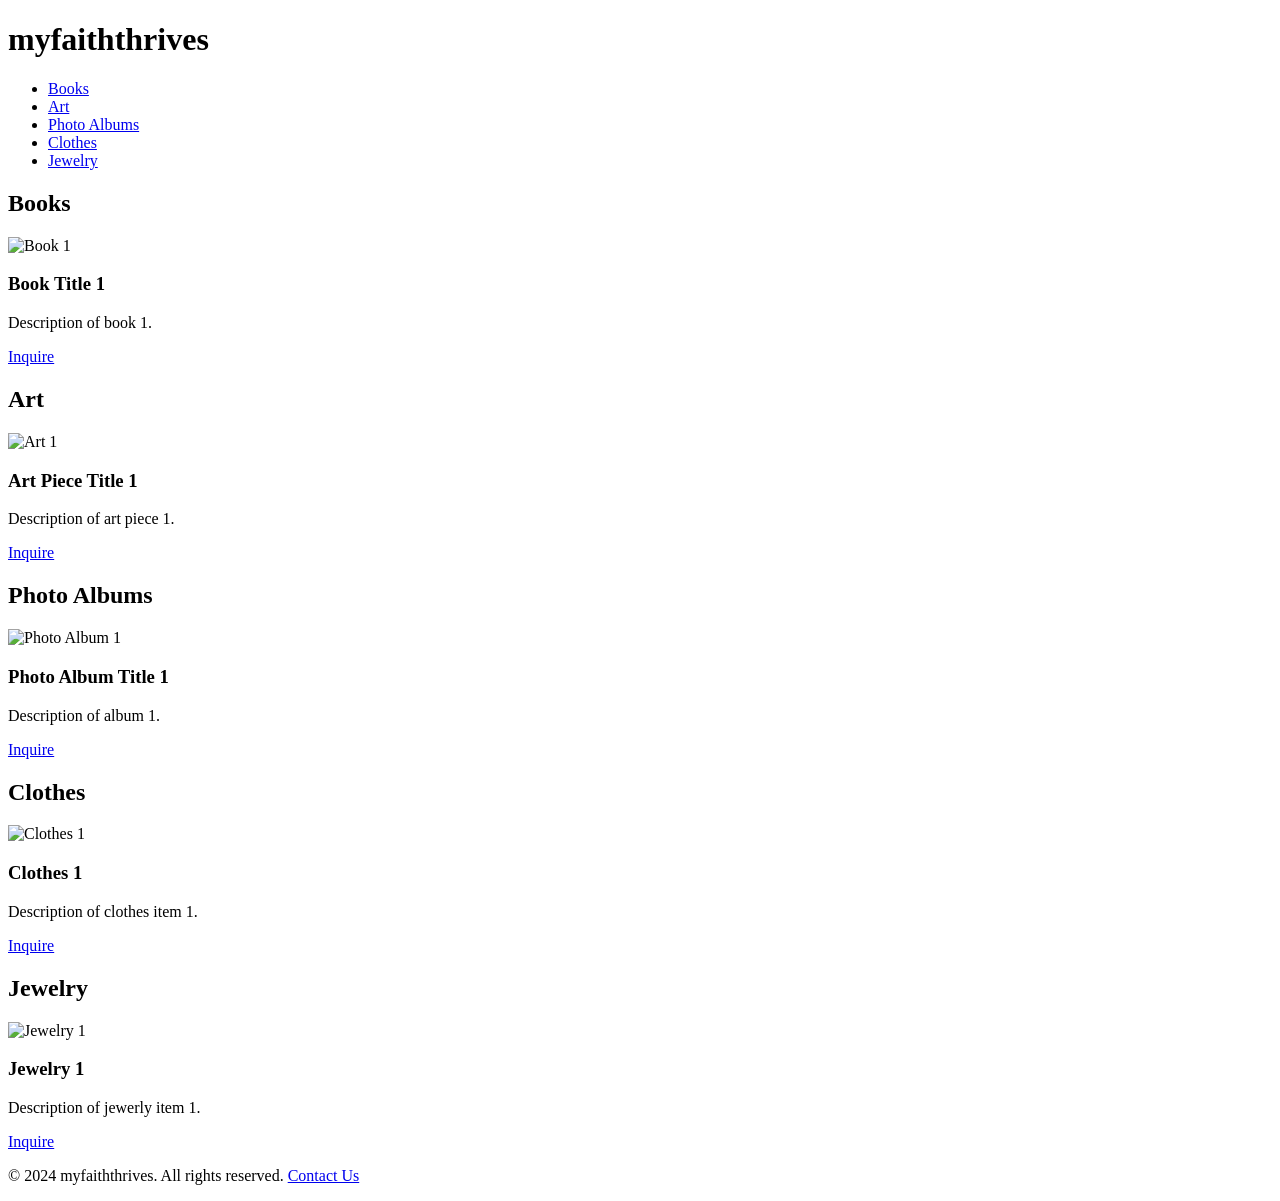
==== index.html @ 4ced8fd9 "Create index.html" ====
<!DOCTYPE html>
<html lang="en">
<head>
    <meta charset="UTF-8">
    <meta name="viewport" content="width=device-width, initial-scale=1.0">
    <title>myfaiththrives</title>
    <link rel="stylesheet" href="style.css">
</head>
<body>
    <header>
        <h1>myfaiththrives</h1>
        <nav>
            <ul>
                <li><a href="#books">Books</a></li>
                <li><a href="#art">Art</a></li>
                <li><a href="#photo-albums">Photo Albums</a></li>
                <li><a href="#clothes">Clothes</a></li>
                <li><a href="#jewelry">Jewelry</a></li>

            </ul>
        </nav>
    </header>

    <main>
        <section id="books" class="category">
            <h2>Books</h2>
            <div class="product">
                <img src="placeholder-book.jpg" alt="Book 1">
                <h3>Book Title 1</h3>
                <p>Description of book 1.</p>
                <a href="mailto:youremail@example.com?subject=Inquiry about Book 1">Inquire</a>
            </div>
            </section>

        <section id="art" class="category">
            <h2>Art</h2>
            <div class="product">
                <img src="placeholder-art.jpg" alt="Art 1">
                <h3>Art Piece Title 1</h3>
                <p>Description of art piece 1.</p>
                 <a href="mailto:youremail@example.com?subject=Inquiry about Art 1">Inquire</a>
            </div>

        </section>

        <section id="photo-albums" class="category">
            <h2>Photo Albums</h2>
            <div class="product">
                <img src="placeholder-album.jpg" alt="Photo Album 1">
                <h3>Photo Album Title 1</h3>
                <p>Description of album 1.</p>
                 <a href="mailto:youremail@example.com?subject=Inquiry about Photo Album 1">Inquire</a>
            </div>
        </section>
        <section id="clothes" class="category">
           <h2>Clothes</h2>
            <div class="product">

                <img src="placeholder-clothes.jpg" alt="Clothes 1">
                <h3>Clothes 1</h3>
                <p>Description of clothes item 1.</p>
               <a href="mailto:youremail@example.com?subject=Inquiry about Clothe item 1">Inquire</a>
            </div>

       </section>
       <section id="jewelry" class="category">
           <h2>Jewelry</h2>
            <div class="product">
                <img src="placeholder-jewelry.jpg" alt="Jewelry 1">
                <h3>Jewelry 1</h3>
                <p>Description of jewerly item 1.</p>
              <a href="mailto:youremail@example.com?subject=Inquiry about Jewelry item 1">Inquire</a>
            </div>
        </section>
    </main>

    <footer>
        <p>© 2024 myfaiththrives. All rights reserved. <a href="mailto:youremail@example.com">Contact Us</a></p>
    </footer>
</body>
</html>
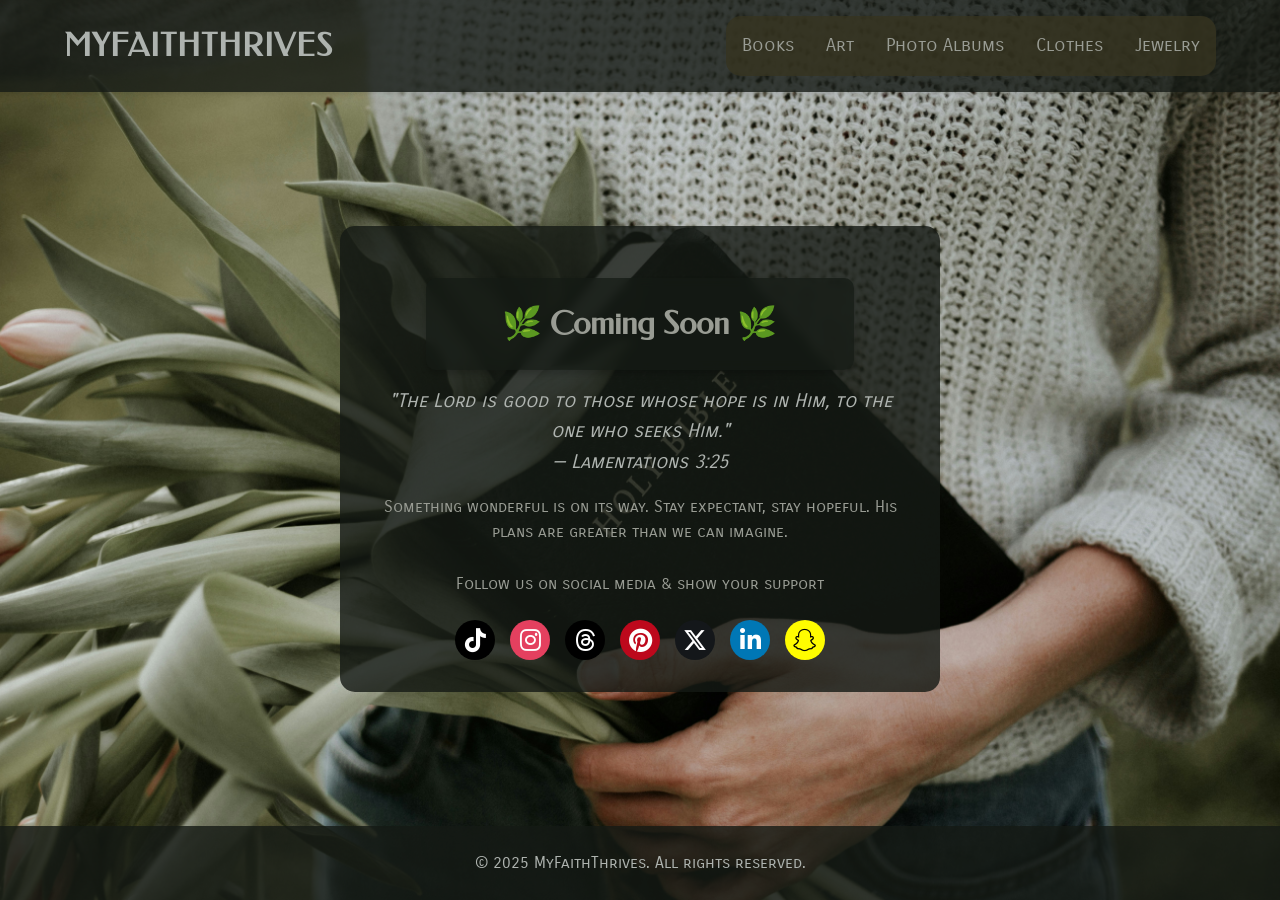
==== commit 0e7812ed: "Complete" ====
--- a/index.html
+++ b/index.html
@@ -3,79 +3,91 @@
 <head>
     <meta charset="UTF-8">
     <meta name="viewport" content="width=device-width, initial-scale=1.0">
-    <title>myfaiththrives</title>
+    <title>MyFaithThrives</title>
+
+    <!-- External CSS -->
     <link rel="stylesheet" href="style.css">
+
+    <!-- Favicon Links -->
+    <link rel="apple-touch-icon" sizes="180x180" href="images/favicon/apple-touch-icon.png">
+    <link rel="icon" type="image/png" sizes="32x32" href="images/favicon/favicon-32x32.png">
+    <link rel="icon" type="image/png" sizes="16x16" href="images/favicon/favicon-16x16.png">
+    <link rel="manifest" href="images/favicon/site.webmanifest">
 </head>
 <body>
-    <header>
-        <h1>myfaiththrives</h1>
-        <nav>
-            <ul>
+<header>
+    <div class="header-container">
+        <h1 class="logo">MyFaithThrives</h1>
+        <button class="hamburger" aria-label="Toggle Navigation">
+            <span class="bar"></span>
+            <span class="bar"></span>
+            <span class="bar"></span>
+        </button>
+        <nav class="navbar">
+            <ul class="nav-menu">
                 <li><a href="#books">Books</a></li>
                 <li><a href="#art">Art</a></li>
                 <li><a href="#photo-albums">Photo Albums</a></li>
                 <li><a href="#clothes">Clothes</a></li>
                 <li><a href="#jewelry">Jewelry</a></li>
-
             </ul>
         </nav>
-    </header>
+    </div>
+</header>
 
-    <main>
-        <section id="books" class="category">
-            <h2>Books</h2>
-            <div class="product">
-                <img src="placeholder-book.jpg" alt="Book 1">
-                <h3>Book Title 1</h3>
-                <p>Description of book 1.</p>
-                <a href="mailto:youremail@example.com?subject=Inquiry about Book 1">Inquire</a>
-            </div>
-            </section>
+<main>
+    <div class="coming-soon">
+        <h3>🌿 Coming Soon 🌿</h3>
+        <p class="scripture">"The Lord is good to those whose hope is in Him, to the one who seeks Him." <br> — Lamentations 3:25</p>
+        <p>Something wonderful is on its way. Stay expectant, stay hopeful. His plans are greater than we can imagine.</p>
+<br>
+        <p>Follow us on social media & show your support</p>
+        <div class="social-icons">
+<!--            <a href="https://www.facebook.com/profile.php?id=61573263993842" target="_blank" class="social-btn facebook" aria-label="Facebook">-->
+<!--                <i class="fab fa-facebook-f"></i>-->
+<!--            </a>-->
 
-        <section id="art" class="category">
-            <h2>Art</h2>
-            <div class="product">
-                <img src="placeholder-art.jpg" alt="Art 1">
-                <h3>Art Piece Title 1</h3>
-                <p>Description of art piece 1.</p>
-                 <a href="mailto:youremail@example.com?subject=Inquiry about Art 1">Inquire</a>
-            </div>
+            <a href="https://www.tiktok.com/@user8269494801996" target="_blank" class="social-btn tiktok" aria-label="Tiktok">
+                <i class="fab fa-tiktok"></i>
+            </a>
 
-        </section>
+            <a href="https://www.instagram.com/myfaiththrives/" target="_blank" class="social-btn instagram" aria-label="Instagram">
+                <i class="fab fa-instagram"></i>
+            </a>
+            <a href="https://www.threads.net/@myfaiththrives" target="_blank" class="social-btn threads" aria-label="Threads">
+                <i class="fab fa-threads"></i>
+            </a>
+            <a href="https://pinterest.com/myfaiththrives/" target="_blank" class="social-btn pinterest" aria-label="Pinterest">
+                <i class="fab fa-pinterest"></i>
+            </a>
+            <a href="https://x.com/MyFaithThrives" target="_blank" class="social-btn x former twitter" aria-label="X Former Twitter ">
+                <i class="fa-brands fa-x-twitter"></i>
+            </a>
+            <a href="https://www.linkedin.com/in/myfaith-thrives-392418352/" target="_blank" class="social-btn linkedin" aria-label="LinkedIn">
+                <i class="fab fa-linkedin-in"></i>
+            </a>
+            <a href="https://snapchat.com/t/famUcKud" target="_blank" class="social-btn snapchat" aria-label="Snapchat">
+                <i class="fab fa-snapchat-ghost"></i>
+            </a>
+        </div>
+    </div>
 
-        <section id="photo-albums" class="category">
-            <h2>Photo Albums</h2>
-            <div class="product">
-                <img src="placeholder-album.jpg" alt="Photo Album 1">
-                <h3>Photo Album Title 1</h3>
-                <p>Description of album 1.</p>
-                 <a href="mailto:youremail@example.com?subject=Inquiry about Photo Album 1">Inquire</a>
-            </div>
-        </section>
-        <section id="clothes" class="category">
-           <h2>Clothes</h2>
-            <div class="product">
+</main>
 
-                <img src="placeholder-clothes.jpg" alt="Clothes 1">
-                <h3>Clothes 1</h3>
-                <p>Description of clothes item 1.</p>
-               <a href="mailto:youremail@example.com?subject=Inquiry about Clothe item 1">Inquire</a>
-            </div>
+<footer>
+    <p>&copy; 2025 MyFaithThrives. All rights reserved.</p>
+</footer>
 
-       </section>
-       <section id="jewelry" class="category">
-           <h2>Jewelry</h2>
-            <div class="product">
-                <img src="placeholder-jewelry.jpg" alt="Jewelry 1">
-                <h3>Jewelry 1</h3>
-                <p>Description of jewerly item 1.</p>
-              <a href="mailto:youremail@example.com?subject=Inquiry about Jewelry item 1">Inquire</a>
-            </div>
-        </section>
-    </main>
+<script>
+    document.addEventListener("DOMContentLoaded", () => {
+        const hamburger = document.querySelector(".hamburger");
+        const navbar = document.querySelector(".navbar");
 
-    <footer>
-        <p>© 2024 myfaiththrives. All rights reserved. <a href="mailto:youremail@example.com">Contact Us</a></p>
-    </footer>
+        hamburger.addEventListener("click", () => {
+            hamburger.classList.toggle("active");
+            navbar.classList.toggle("active");
+        });
+    });
+</script>
 </body>
-</html>
+</html>
--- a/style.css
+++ b/style.css
@@ -0,0 +1,253 @@
+/* Root Variables */
+@import url('https://fonts.googleapis.com/css2?family=Carrois+Gothic+SC&family=Federo&display=swap');
+
+@import url('https://fonts.googleapis.com/css2?family=Carrois+Gothic+SC&family=Federo&display=swap');
+@import url('https://cdnjs.cloudflare.com/ajax/libs/font-awesome/6.4.2/css/all.min.css');
+
+.coming-soon {
+    text-align: center;
+    background: rgba(20, 26, 20, 0.8);
+    padding: 2rem;
+    border-radius: 15px;
+    max-width: 600px;
+    margin: 3rem auto;
+    color: var(--ash-gray);
+}
+
+.coming-soon h3 {
+    font-family: 'Federo', sans-serif;
+    font-size: 2rem;
+    color: var(--battleship-gray);
+    margin-bottom: 1rem;
+}
+
+.coming-soon .scripture {
+    font-family: 'Carrois Gothic SC', sans-serif;
+    font-size: 1.2rem;
+    font-style: italic;
+    color: var(--ash-gray);
+    margin-bottom: 1rem;
+}
+
+.coming-soon p {
+    font-size: 1rem;
+    color: var(--battleship-gray);
+}
+
+/* Social Media Buttons */
+.social-icons {
+    margin-top: 1.5rem;
+    display: flex;
+    justify-content: center;
+    gap: 15px;
+}
+
+.social-btn {
+    display: flex;
+    align-items: center;
+    justify-content: center;
+    width: 40px;
+    height: 40px;
+    border-radius: 50%;
+    font-size: 1.5rem;
+    text-decoration: none;
+    transition: 0.3s;
+}
+
+/* Button Colors */
+.facebook { background: #1877F2; color: white; }
+.tiktok { background: #000000; color :white; }
+.instagram { background: #E4405F; color: white; }
+.threads { background: #000000; color: white; }
+.pinterest { background: #BD081C; color: white; }
+.twitter { background: #14171A; color: white; }
+.linkedin { background: #0077B5; color: white; }
+.snapchat { background: #FFFC00; color: black; }
+
+.social-btn:hover {
+    opacity: 0.8;
+}
+
+
+:root {
+    --eerie-black: #141a14ff;
+    --drab-dark-brown: #363420ff;
+    --night: #0f130bff;
+    --battleship-gray: #999c94ff;
+    --ash-gray: #aeb3afff;
+}
+
+/* Global Reset */
+* {
+    margin: 0;
+    padding: 0;
+    box-sizing: border-box;
+    font-family: "Carrois Gothic SC", serif;
+}
+h1.logo{
+    font-family: "Federo", serif;
+}
+
+h3 {
+    background: rgba(20, 26, 20, 0.7); /* Semi-transparent background */
+    padding: 20px;
+    border-radius: 10px;
+    color: var(--ash-gray);
+    text-align: center;
+    font-size: 1.5rem;
+    width: 80%;
+    max-width: 600px;
+    margin: 20px auto;
+    backdrop-filter: blur(5px); /* Slight blur effect */
+    box-shadow: 0 4px 6px rgba(0, 0, 0, 0.2);
+}
+
+
+body {
+    background: url('images/image.jpg') no-repeat center center/cover;
+    color: var(--ash-gray);
+    line-height: 1.6;
+    min-height: 100vh;
+    display: flex;
+    flex-direction: column;
+}
+
+main {
+    flex: 1;
+    display: flex;
+    flex-direction: column;
+    justify-content: center;
+    align-items: center;
+    padding: 2rem;
+    text-align: center;
+}
+
+/* Header */
+header {
+    background-color: rgba(20, 26, 20, 0.8);
+    padding: 1rem 0;
+    position: sticky;
+    top: 0;
+    z-index: 1000;
+    box-shadow: 0 2px 5px rgba(0, 0, 0, 0.1);
+}
+
+.header-container {
+    display: flex;
+    justify-content: space-between;
+    align-items: center;
+    padding: 0 1.5rem;
+    max-width: 1200px;
+    margin: 0 auto;
+}
+
+.logo {
+    font-size: 2rem;
+    font-weight: bold;
+    color: var(--ash-gray);
+    text-transform: uppercase;
+    letter-spacing: 1px;
+}
+
+/* Navigation */
+.hamburger {
+    display: none;
+    background: none;
+    border: none;
+    cursor: pointer;
+    padding: 0.5rem;
+}
+
+.bar {
+    display: block;
+    width: 25px;
+    height: 3px;
+    margin: 5px auto;
+    background-color: var(--ash-gray);
+    transition: all 0.3s ease;
+}
+
+.navbar {
+    background-color: rgba(54, 52, 32, 0.8);
+    padding: 1rem;
+    border-radius: 15px;
+}
+
+.nav-menu {
+    display: flex;
+    justify-content: center;
+    gap: 2rem;
+    list-style: none;
+}
+
+.nav-menu a {
+    color: var(--battleship-gray);
+    text-decoration: none;
+    font-size: 1.1rem;
+    transition: color 0.3s ease;
+}
+
+.nav-menu a:hover {
+    color: var(--ash-gray);
+}
+
+/* Footer */
+footer {
+    background-color: rgba(20, 26, 20, 0.8);
+    color: var(--ash-gray);
+    text-align: center;
+    padding: 1.5rem;
+    margin-top: auto;
+}
+
+footer a {
+    color: var(--battleship-gray);
+    text-decoration: none;
+}
+
+footer a:hover {
+    text-decoration: underline;
+}
+
+/* Mobile Styles */
+@media (max-width: 1024px) {
+    .navbar {
+        display: block;
+        position: fixed;
+        top: 70px;
+        left: -100%;
+        width: 100%;
+        background-color: rgba(20, 26, 20, 0.9);
+        text-align: center;
+        transition: left 0.3s ease-in-out;
+        padding: 1rem 0;
+    }
+
+    .navbar.active {
+        left: 0;
+    }
+
+    .nav-menu {
+        flex-direction: column;
+    }
+
+    .hamburger {
+        display: block;
+    }
+
+    .nav-menu li {
+        margin: 1rem 0;
+    }
+
+    .hamburger.active .bar:nth-child(1) {
+        transform: translateY(8px) rotate(45deg);
+    }
+
+    .hamburger.active .bar:nth-child(2) {
+        opacity: 0;
+    }
+
+    .hamburger.active .bar:nth-child(3) {
+        transform: translateY(-8px) rotate(-45deg);
+    }
+}
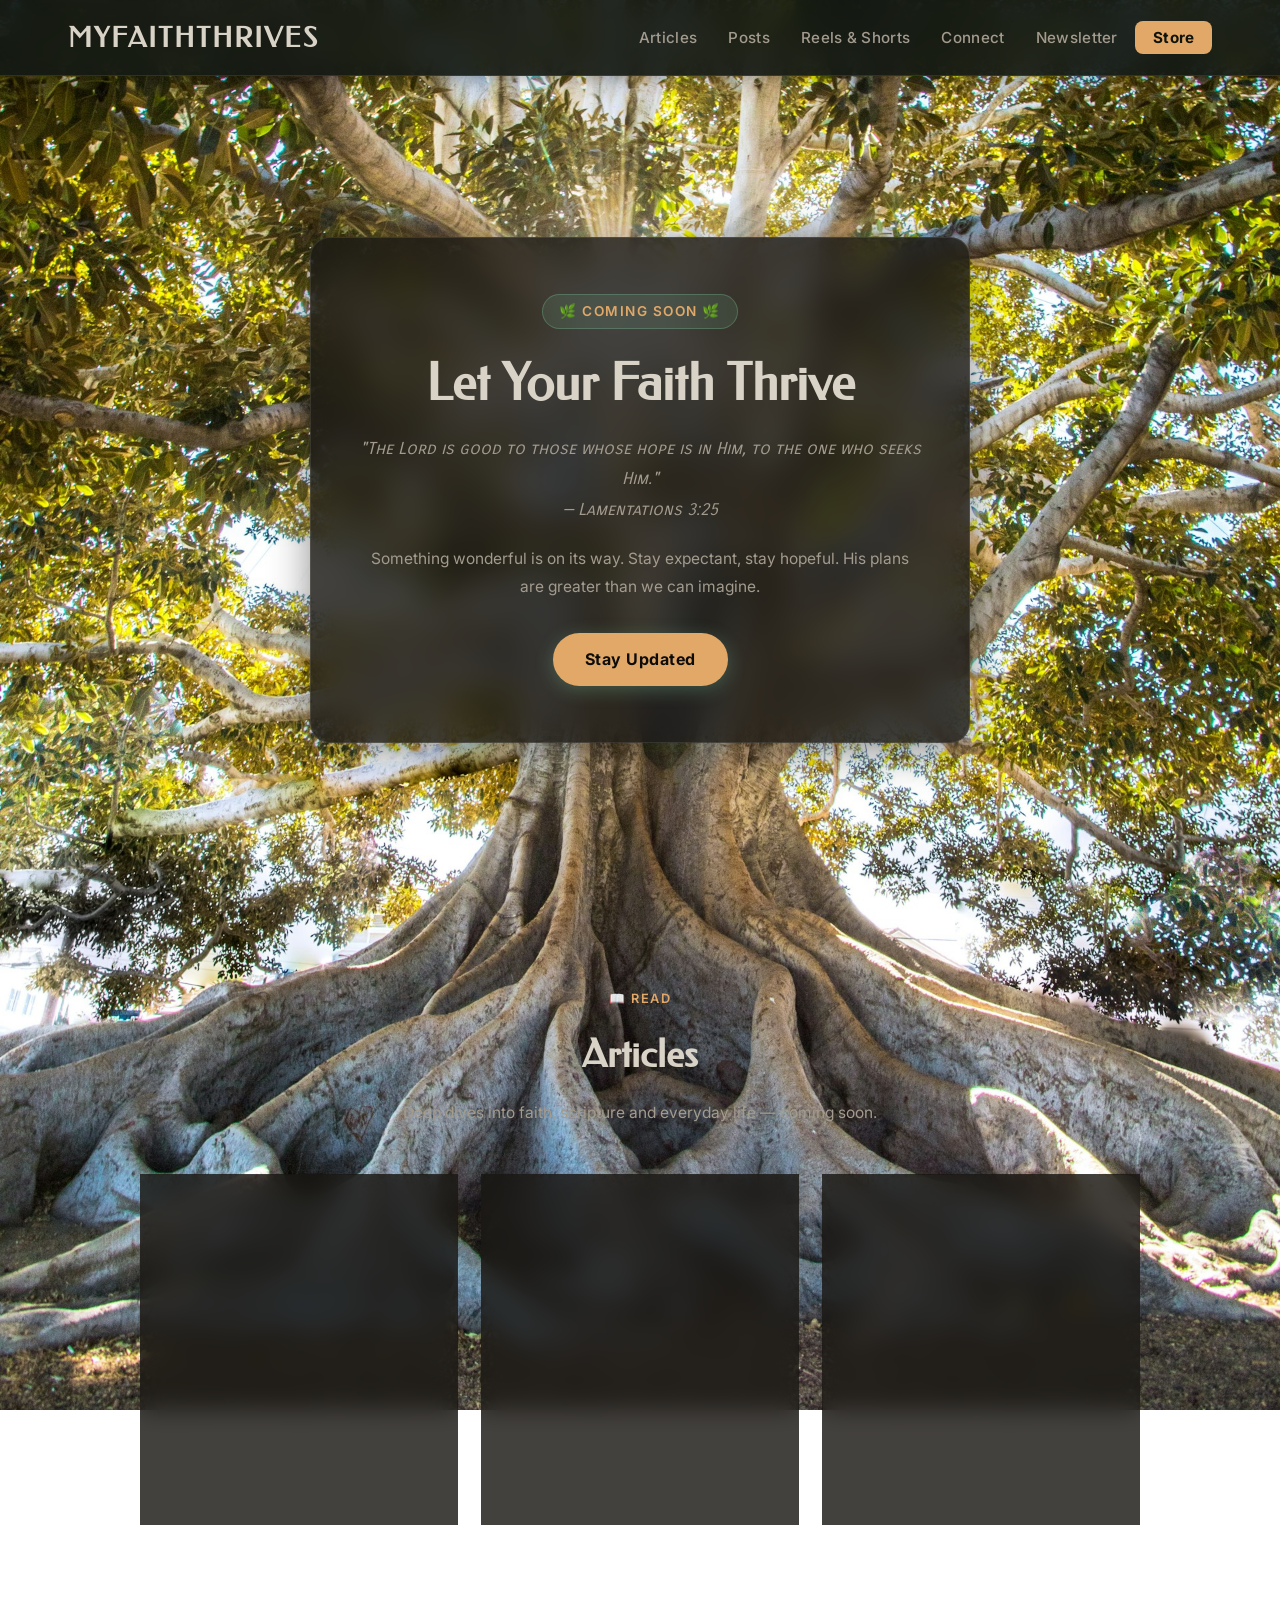
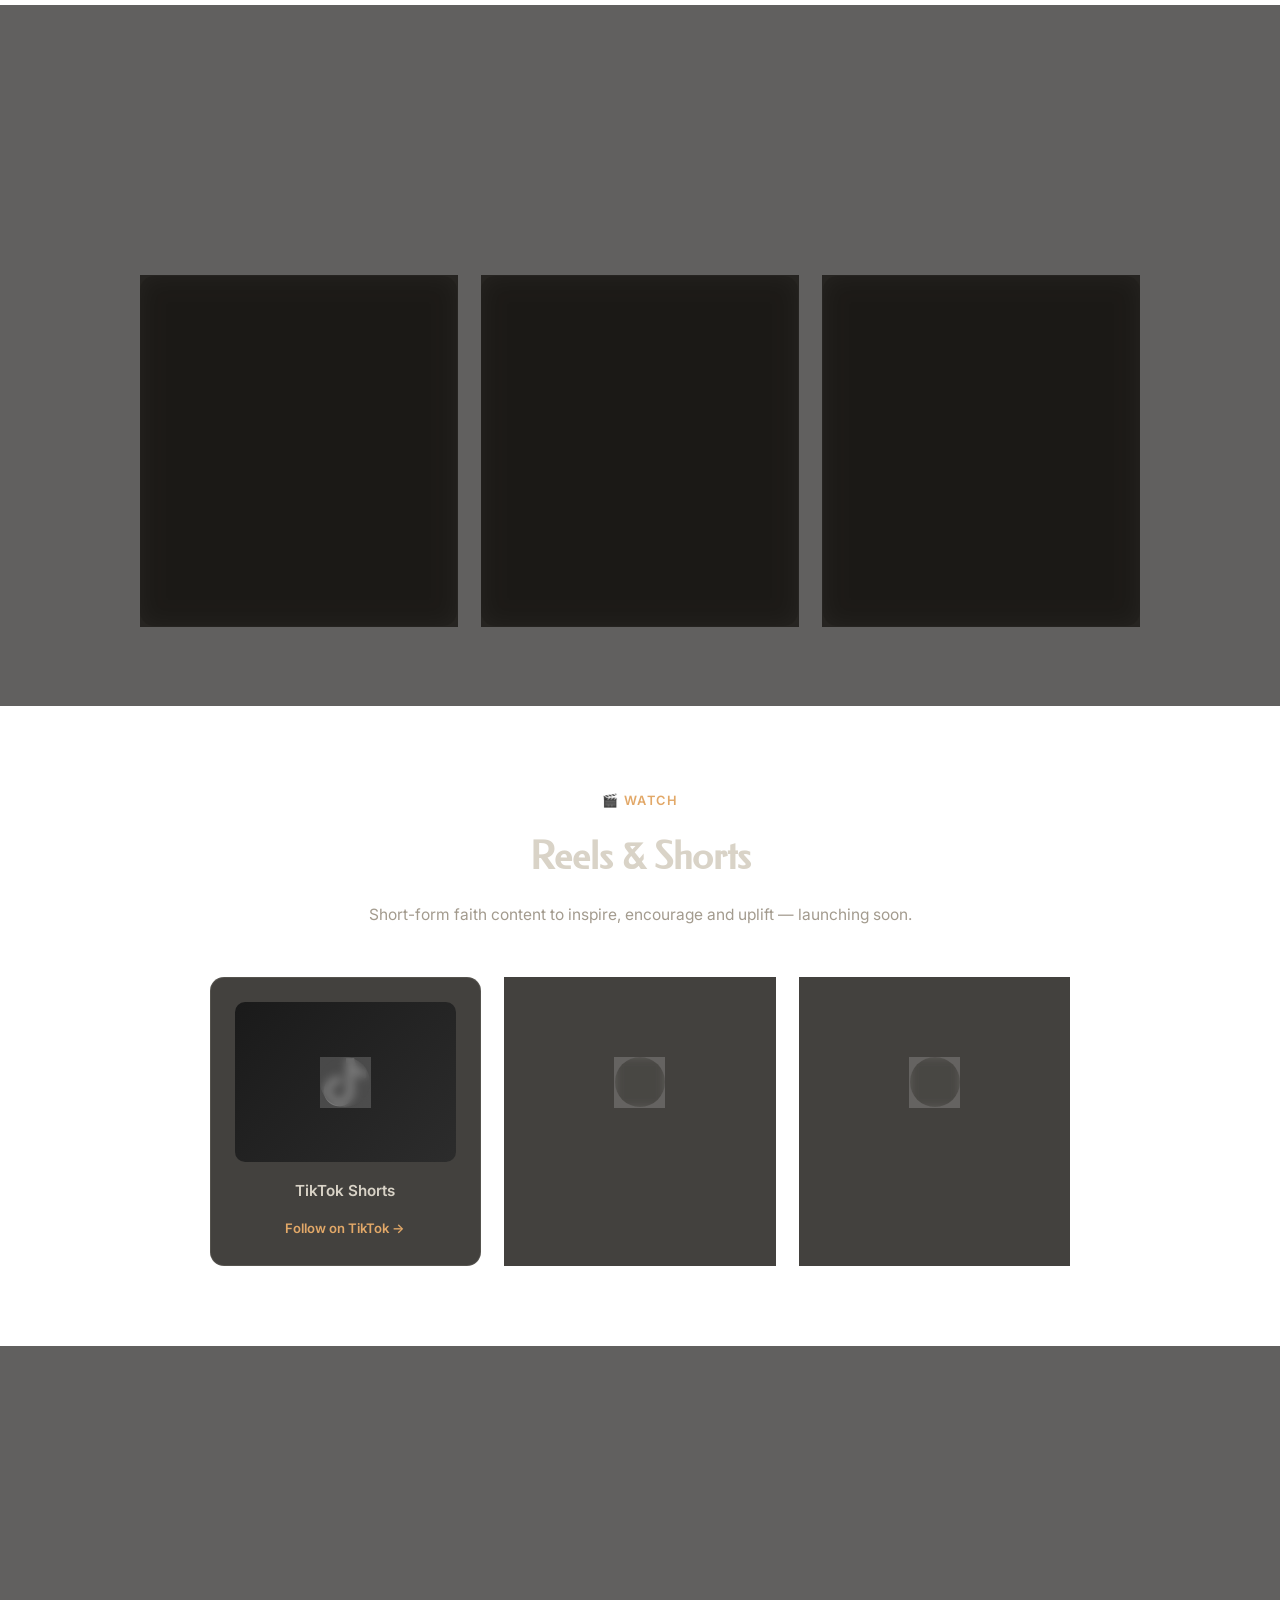
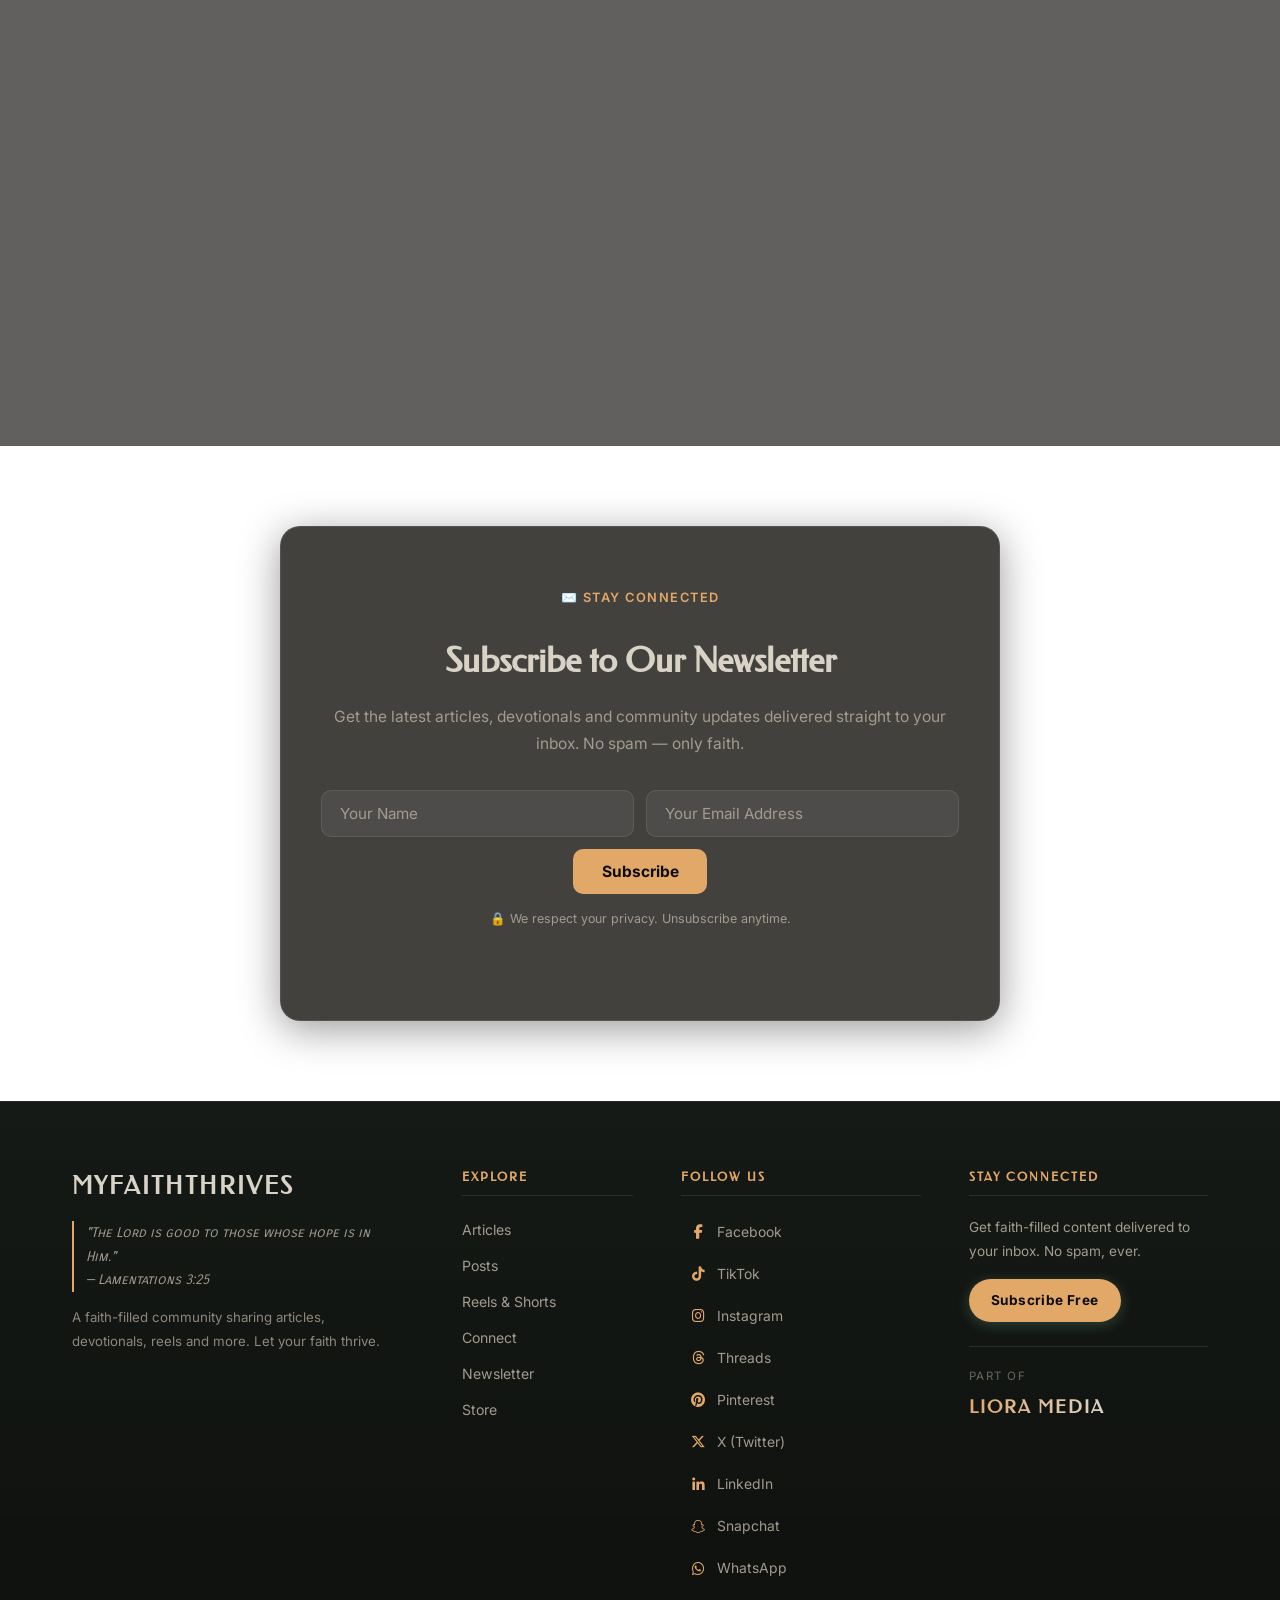
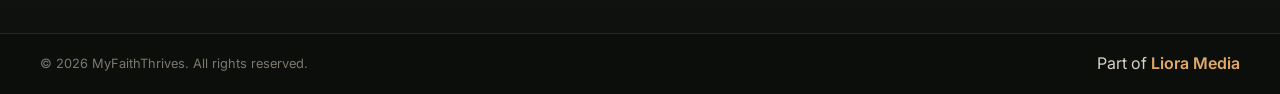
==== commit 7f8c694b: "update 2026" ====
--- a/index.html
+++ b/index.html
@@ -3,7 +3,8 @@
 <head>
     <meta charset="UTF-8">
     <meta name="viewport" content="width=device-width, initial-scale=1.0">
-    <title>MyFaithThrives</title>
+    <title>MyFaithThrives – Faith, Hope & Community</title>
+    <meta name="description" content="MyFaithThrives – Inspiring articles, posts, reels and a faith-filled community. Stay connected and let your faith thrive.">
 
     <!-- External CSS -->
     <link rel="stylesheet" href="style.css">
@@ -15,77 +16,364 @@
     <link rel="manifest" href="images/favicon/site.webmanifest">
 </head>
 <body>
+
+<!-- ═══════════════ HEADER ═══════════════ -->
 <header>
     <div class="header-container">
-        <h1 class="logo">MyFaithThrives</h1>
-        <button class="hamburger" aria-label="Toggle Navigation">
+        <a href="index.html" class="logo" aria-label="MyFaithThrives Home">MyFaithThrives</a>
+        <button class="hamburger" id="hamburger-btn" aria-label="Toggle Navigation">
             <span class="bar"></span>
             <span class="bar"></span>
             <span class="bar"></span>
         </button>
-        <nav class="navbar">
+        <nav class="navbar" id="main-navbar">
             <ul class="nav-menu">
-                <li><a href="#books">Books</a></li>
-                <li><a href="#art">Art</a></li>
-                <li><a href="#photo-albums">Photo Albums</a></li>
-                <li><a href="#clothes">Clothes</a></li>
-                <li><a href="#jewelry">Jewelry</a></li>
+                <li><a href="#articles">Articles</a></li>
+                <li><a href="#posts">Posts</a></li>
+                <li><a href="#reels">Reels & Shorts</a></li>
+                <li><a href="#connect">Connect</a></li>
+                <li><a href="#newsletter">Newsletter</a></li>
+                <li><a href="store.html" class="nav-store-btn">Store</a></li>
             </ul>
         </nav>
     </div>
 </header>
 
 <main>
-    <div class="coming-soon">
-        <h3>🌿 Coming Soon 🌿</h3>
-        <p class="scripture">"The Lord is good to those whose hope is in Him, to the one who seeks Him." <br> — Lamentations 3:25</p>
-        <p>Something wonderful is on its way. Stay expectant, stay hopeful. His plans are greater than we can imagine.</p>
-<br>
-        <p>Follow us on social media & show your support</p>
-        <div class="social-icons">
-<!--            <a href="https://www.facebook.com/profile.php?id=61573263993842" target="_blank" class="social-btn facebook" aria-label="Facebook">-->
-<!--                <i class="fab fa-facebook-f"></i>-->
-<!--            </a>-->
-
-            <a href="https://www.tiktok.com/@user8269494801996" target="_blank" class="social-btn tiktok" aria-label="Tiktok">
-                <i class="fab fa-tiktok"></i>
-            </a>
-
-            <a href="https://www.instagram.com/myfaiththrives/" target="_blank" class="social-btn instagram" aria-label="Instagram">
-                <i class="fab fa-instagram"></i>
-            </a>
-            <a href="https://www.threads.net/@myfaiththrives" target="_blank" class="social-btn threads" aria-label="Threads">
-                <i class="fab fa-threads"></i>
-            </a>
-            <a href="https://pinterest.com/myfaiththrives/" target="_blank" class="social-btn pinterest" aria-label="Pinterest">
-                <i class="fab fa-pinterest"></i>
-            </a>
-            <a href="https://x.com/MyFaithThrives" target="_blank" class="social-btn x former twitter" aria-label="X Former Twitter ">
-                <i class="fa-brands fa-x-twitter"></i>
-            </a>
-            <a href="https://www.linkedin.com/in/myfaith-thrives-392418352/" target="_blank" class="social-btn linkedin" aria-label="LinkedIn">
-                <i class="fab fa-linkedin-in"></i>
-            </a>
-            <a href="https://snapchat.com/t/famUcKud" target="_blank" class="social-btn snapchat" aria-label="Snapchat">
-                <i class="fab fa-snapchat-ghost"></i>
-            </a>
+
+    <!-- ═══════════════ HERO ═══════════════ -->
+    <section class="hero" id="hero">
+        <div class="hero-content">
+            <span class="hero-tag">🌿 Coming Soon 🌿</span>
+            <h2 class="hero-title">Let Your Faith Thrive</h2>
+            <p class="hero-scripture">"The Lord is good to those whose hope is in Him, to the one who seeks Him."<br><em>— Lamentations 3:25</em></p>
+            <p class="hero-sub">Something wonderful is on its way. Stay expectant, stay hopeful. His plans are greater than we can imagine.</p>
+            <a href="#newsletter" class="cta-btn">Stay Updated</a>
+        </div>
+    </section>
+
+    <!-- ═══════════════ ARTICLES ═══════════════ -->
+    <section class="section" id="articles">
+        <div class="section-header">
+            <span class="section-tag">📖 Read</span>
+            <h2 class="section-title">Articles</h2>
+            <p class="section-sub">Deep dives into faith, scripture and everyday life — coming soon.</p>
+        </div>
+        <div class="cards-grid">
+            <div class="card placeholder-card">
+                <!-- Local: Open Bible -->
+                <img class="card-img" src="images/faith/bible.jpg" alt="Open Bible" loading="lazy">
+                <div class="card-body">
+                    <h3 class="card-title">Faith Foundations</h3>
+                    <p class="card-desc">Exploring the pillars of Christian faith and how they shape our daily walk.</p>
+                    <span class="card-badge">Coming Soon</span>
+                </div>
+            </div>
+            <div class="card placeholder-card">
+                <!-- Local: Praying hands -->
+                <img class="card-img" src="images/faith/prayer.jpg" alt="Praying hands" loading="lazy">
+                <div class="card-body">
+                    <h3 class="card-title">Prayer &amp; Devotion</h3>
+                    <p class="card-desc">Practical guides and reflections on deepening your prayer life.</p>
+                    <span class="card-badge">Coming Soon</span>
+                </div>
+            </div>
+            <div class="card placeholder-card">
+                <!-- Local: Sunrise path -->
+                <img class="card-img" src="images/faith/sunrise-path.jpg" alt="Sunrise mountain path" loading="lazy">
+                <div class="card-body">
+                    <h3 class="card-title">Living with Purpose</h3>
+                    <p class="card-desc">Discovering God's calling and walking boldly in your purpose.</p>
+                    <span class="card-badge">Coming Soon</span>
+                </div>
+            </div>
+        </div>
+    </section>
+
+    <!-- ═══════════════ POSTS ═══════════════ -->
+    <section class="section section-alt" id="posts">
+        <div class="section-header">
+            <span class="section-tag">💬 Share</span>
+            <h2 class="section-title">Posts</h2>
+            <p class="section-sub">Quick thoughts, scripture shares and community moments — dropping soon.</p>
+        </div>
+        <div class="cards-grid">
+            <div class="card placeholder-card">
+                <!-- Local: Golden sunrise -->
+                <img class="card-img" src="images/faith/sunrise.jpg" alt="Sunrise landscape" loading="lazy">
+                <div class="card-body">
+                    <h3 class="card-title">Daily Encouragement</h3>
+                    <p class="card-desc">Start every morning with a word of hope and truth from scripture.</p>
+                    <span class="card-badge">Coming Soon</span>
+                </div>
+            </div>
+            <div class="card placeholder-card">
+                <!-- Local: Handwritten scripture -->
+                <img class="card-img" src="images/faith/scripture.jpg" alt="Handwritten scripture" loading="lazy">
+                <div class="card-body">
+                    <h3 class="card-title">Verse of the Week</h3>
+                    <p class="card-desc">A featured verse to meditate on and carry through your week.</p>
+                    <span class="card-badge">Coming Soon</span>
+                </div>
+            </div>
+            <div class="card placeholder-card">
+                <!-- Local: Community hands -->
+                <img class="card-img" src="images/faith/community.jpg" alt="Community together" loading="lazy">
+                <div class="card-body">
+                    <h3 class="card-title">Community Stories</h3>
+                    <p class="card-desc">Real testimonies and faith journeys from our growing community.</p>
+                    <span class="card-badge">Coming Soon</span>
+                </div>
+            </div>
+        </div>
+    </section>
+
+    <!-- ═══════════════ REELS & SHORTS ═══════════════ -->
+    <section class="section" id="reels">
+        <div class="section-header">
+            <span class="section-tag">🎬 Watch</span>
+            <h2 class="section-title">Reels &amp; Shorts</h2>
+            <p class="section-sub">Short-form faith content to inspire, encourage and uplift — launching soon.</p>
+        </div>
+        <div class="reels-grid">
+            <div class="reel-card">
+                <div class="reel-thumb">
+                    <i class="fab fa-tiktok reel-platform-icon"></i>
+                    <div class="reel-play"><i class="fas fa-play"></i></div>
+                </div>
+                <p class="reel-label">TikTok Shorts</p>
+                <a href="https://www.tiktok.com/@user8269494801996" target="_blank" class="reel-link">Follow on TikTok →</a>
+            </div>
+            <div class="reel-card">
+                <div class="reel-thumb reel-thumb-ig">
+                    <i class="fab fa-instagram reel-platform-icon"></i>
+                    <div class="reel-play"><i class="fas fa-play"></i></div>
+                </div>
+                <p class="reel-label">Instagram Reels</p>
+                <a href="https://www.instagram.com/myfaiththrives/" target="_blank" class="reel-link">Follow on Instagram →</a>
+            </div>
+            <div class="reel-card">
+                <div class="reel-thumb reel-thumb-yt">
+                    <i class="fab fa-youtube reel-platform-icon"></i>
+                    <div class="reel-play"><i class="fas fa-play"></i></div>
+                </div>
+                <p class="reel-label">YouTube Shorts</p>
+                <a href="https://www.youtube.com/@MyFaithThrives" target="_blank" class="reel-link">Subscribe on YouTube →</a>
+            </div>
+        </div>
+    </section>
+
+    <!-- ═══════════════ CONNECT / SOCIALS ═══════════════ -->
+    <section class="section section-alt" id="connect">
+        <div class="section-header">
+            <span class="section-tag">🌐 Follow</span>
+            <h2 class="section-title">Find Us Everywhere</h2>
+            <p class="section-sub">We're active across all major platforms — pick your favourite and join the community.</p>
+        </div>
+        <div class="socials-showcase">
+
+            <a href="https://www.facebook.com/profile.php?id=61573263993842" target="_blank" class="social-card facebook-card" aria-label="Facebook">
+                <i class="fab fa-facebook-f social-card-icon"></i>
+                <span class="social-card-name">Facebook</span>
+                <span class="social-card-action">Like our Page</span>
+            </a>
+
+            <a href="https://www.tiktok.com/@user8269494801996" target="_blank" class="social-card tiktok-card" aria-label="TikTok">
+                <i class="fab fa-tiktok social-card-icon"></i>
+                <span class="social-card-name">TikTok</span>
+                <span class="social-card-action">Follow &amp; Watch</span>
+            </a>
+
+            <a href="https://www.instagram.com/myfaiththrives/" target="_blank" class="social-card instagram-card" aria-label="Instagram">
+                <i class="fab fa-instagram social-card-icon"></i>
+                <span class="social-card-name">Instagram</span>
+                <span class="social-card-action">Follow Us</span>
+            </a>
+
+            <a href="https://www.threads.net/@myfaiththrives" target="_blank" class="social-card threads-card" aria-label="Threads">
+                <i class="fab fa-threads social-card-icon"></i>
+                <span class="social-card-name">Threads</span>
+                <span class="social-card-action">Join the Conversation</span>
+            </a>
+
+            <a href="https://pinterest.com/myfaiththrives/" target="_blank" class="social-card pinterest-card" aria-label="Pinterest">
+                <i class="fab fa-pinterest social-card-icon"></i>
+                <span class="social-card-name">Pinterest</span>
+                <span class="social-card-action">Save &amp; Inspire</span>
+            </a>
+
+            <a href="https://x.com/MyFaith_Thrives" target="_blank" class="social-card x-card" aria-label="X (Twitter)">
+                <i class="fa-brands fa-x-twitter social-card-icon"></i>
+                <span class="social-card-name">X (Twitter)</span>
+                <span class="social-card-action">Follow &amp; Share</span>
+            </a>
+
+            <a href="https://www.linkedin.com/in/myfaith-thrives-392418352/" target="_blank" class="social-card linkedin-card" aria-label="LinkedIn">
+                <i class="fab fa-linkedin-in social-card-icon"></i>
+                <span class="social-card-name">LinkedIn</span>
+                <span class="social-card-action">Connect with Us</span>
+            </a>
+
+            <a href="https://snapchat.com/t/famUcKud" target="_blank" class="social-card snapchat-card" aria-label="Snapchat">
+                <i class="fab fa-snapchat-ghost social-card-icon"></i>
+                <span class="social-card-name">Snapchat</span>
+                <span class="social-card-action">Add Us</span>
+            </a>
+
+            <a href="https://whatsapp.com/channel/0029VbCbQdX2UPBAMTttv30t" target="_blank" class="social-card whatsapp-card" aria-label="WhatsApp Channel">
+                <i class="fab fa-whatsapp social-card-icon"></i>
+                <span class="social-card-name">WhatsApp</span>
+                <span class="social-card-action">Join Our Channel</span>
+            </a>
+
+        </div>
+    </section>
+
+    <!-- ═══════════════ NEWSLETTER ═══════════════ -->
+    <section class="section" id="newsletter">
+        <div class="newsletter-box">
+            <span class="section-tag">✉️ Stay Connected</span>
+            <h2 class="newsletter-title">Subscribe to Our Newsletter</h2>
+            <p class="newsletter-sub">Get the latest articles, devotionals and community updates delivered straight to your inbox. No spam — only faith.</p>
+            <form class="newsletter-form" id="newsletter-form" novalidate>
+                <div class="form-row">
+                    <input type="text" id="nl-name" class="nl-input" placeholder="Your Name" aria-label="Your Name" required>
+                    <input type="email" id="nl-email" class="nl-input" placeholder="Your Email Address" aria-label="Email Address" required>
+                    <button type="submit" class="nl-btn" id="nl-submit-btn">Subscribe</button>
+                </div>
+                <p class="nl-note">🔒 We respect your privacy. Unsubscribe anytime.</p>
+                <p class="nl-success" id="nl-success" aria-live="polite"></p>
+            </form>
+        </div>
+    </section>
+
+</main>
+
+<!-- ═══════════════ FOOTER ═══════════════ -->
+<footer>
+    <div class="footer-top">
+        <div class="footer-grid">
+
+            <!-- Col 1: Brand -->
+            <div class="footer-col footer-col-brand">
+                <p class="footer-logo">MyFaithThrives</p>
+                <p class="footer-tagline">"The Lord is good to those whose hope is in Him."<br><em>— Lamentations 3:25</em></p>
+                <p class="footer-desc">A faith-filled community sharing articles, devotionals, reels and more. Let your faith thrive.</p>
+            </div>
+
+            <!-- Col 2: Quick Links -->
+            <div class="footer-col">
+                <h4 class="footer-col-title">Explore</h4>
+                <ul class="footer-links">
+                    <li><a href="index.html#articles">Articles</a></li>
+                    <li><a href="index.html#posts">Posts</a></li>
+                    <li><a href="index.html#reels">Reels &amp; Shorts</a></li>
+                    <li><a href="index.html#connect">Connect</a></li>
+                    <li><a href="index.html#newsletter">Newsletter</a></li>
+                    <li><a href="store.html">Store</a></li>
+                </ul>
+            </div>
+
+            <!-- Col 3: Follow Us -->
+            <div class="footer-col">
+                <h4 class="footer-col-title">Follow Us</h4>
+                <div class="footer-socials-grid">
+                    <a href="https://www.facebook.com/profile.php?id=61573263993842" target="_blank" class="footer-social-link" aria-label="Facebook">
+                        <i class="fab fa-facebook-f"></i> Facebook
+                    </a>
+                    <a href="https://www.tiktok.com/@user8269494801996" target="_blank" class="footer-social-link" aria-label="TikTok">
+                        <i class="fab fa-tiktok"></i> TikTok
+                    </a>
+                    <a href="https://www.instagram.com/myfaiththrives/" target="_blank" class="footer-social-link" aria-label="Instagram">
+                        <i class="fab fa-instagram"></i> Instagram
+                    </a>
+                    <a href="https://www.threads.net/@myfaiththrives" target="_blank" class="footer-social-link" aria-label="Threads">
+                        <i class="fab fa-threads"></i> Threads
+                    </a>
+                    <a href="https://pinterest.com/myfaiththrives/" target="_blank" class="footer-social-link" aria-label="Pinterest">
+                        <i class="fab fa-pinterest"></i> Pinterest
+                    </a>
+                    <a href="https://x.com/MyFaith_Thrives" target="_blank" class="footer-social-link" aria-label="X">
+                        <i class="fa-brands fa-x-twitter"></i> X (Twitter)
+                    </a>
+                    <a href="https://www.linkedin.com/in/myfaith-thrives-392418352/" target="_blank" class="footer-social-link" aria-label="LinkedIn">
+                        <i class="fab fa-linkedin-in"></i> LinkedIn
+                    </a>
+                    <a href="https://snapchat.com/t/famUcKud" target="_blank" class="footer-social-link" aria-label="Snapchat">
+                        <i class="fab fa-snapchat-ghost"></i> Snapchat
+                    </a>
+                    <a href="https://whatsapp.com/channel/0029VbCbQdX2UPBAMTttv30t" target="_blank" class="footer-social-link" aria-label="WhatsApp Channel">
+                        <i class="fab fa-whatsapp"></i> WhatsApp
+                    </a>
+                </div>
+            </div>
+
+            <!-- Col 4: Stay Connected -->
+            <div class="footer-col">
+                <h4 class="footer-col-title">Stay Connected</h4>
+                <p class="footer-connect-text">Get faith-filled content delivered to your inbox. No spam, ever.</p>
+                <a href="#newsletter" class="footer-subscribe-btn">Subscribe Free</a>
+                <div class="footer-divider-sm"></div>
+                <p class="footer-liora-col">Part of</p>
+                <a href="https://askhope.github.io/lioralanding/" target="_blank" rel="noopener noreferrer" class="footer-liora-link" aria-label="Liora Media">
+                    <span class="footer-liora-name">Liora Media</span>
+                </a>
+            </div>
+
         </div>
     </div>
 
-</main>
-
-<footer>
-    <p>&copy; 2025 MyFaithThrives. All rights reserved.</p>
+    <!-- Bottom Bar -->
+    <div class="footer-bottom">
+        <div class="footer-bottom-inner">
+            <p class="footer-copy">&copy; 2026 MyFaithThrives. All rights reserved.</p>
+            <p class="footer-liora-inline">Part of <a href="https://askhope.github.io/lioralanding/" target="_blank" rel="noopener noreferrer">Liora Media</a></p>
+        </div>
+    </div>
 </footer>
 
 <script>
+    // ── Hamburger toggle ──
     document.addEventListener("DOMContentLoaded", () => {
-        const hamburger = document.querySelector(".hamburger");
-        const navbar = document.querySelector(".navbar");
+        const hamburger = document.getElementById("hamburger-btn");
+        const navbar    = document.getElementById("main-navbar");
 
         hamburger.addEventListener("click", () => {
             hamburger.classList.toggle("active");
             navbar.classList.toggle("active");
+        });
+
+        // Close menu when a nav link is clicked
+        document.querySelectorAll(".nav-menu a").forEach(link => {
+            link.addEventListener("click", () => {
+                hamburger.classList.remove("active");
+                navbar.classList.remove("active");
+            });
+        });
+
+        // ── Newsletter form ──
+        const form    = document.getElementById("newsletter-form");
+        const success = document.getElementById("nl-success");
+
+        form.addEventListener("submit", (e) => {
+            e.preventDefault();
+            const name  = document.getElementById("nl-name").value.trim();
+            const email = document.getElementById("nl-email").value.trim();
+
+            if (!name || !email) {
+                success.textContent = "⚠️ Please fill in both fields.";
+                success.style.color = "#e87676";
+                return;
+            }
+            if (!/^[^\s@]+@[^\s@]+\.[^\s@]+$/.test(email)) {
+                success.textContent = "⚠️ Please enter a valid email address.";
+                success.style.color = "#e87676";
+                return;
+            }
+
+            success.textContent = `🙏 Thank you, ${name}! You're on the list. God bless you!`;
+            success.style.color = "#7ecb9b";
+            form.reset();
         });
     });
 </script>
--- a/style.css
+++ b/style.css
@@ -1,155 +1,121 @@
-/* Root Variables */
-@import url('https://fonts.googleapis.com/css2?family=Carrois+Gothic+SC&family=Federo&display=swap');
-
-@import url('https://fonts.googleapis.com/css2?family=Carrois+Gothic+SC&family=Federo&display=swap');
+/* ═══════════════════════════════════════
+   MyFaithThrives – style.css
+   ═══════════════════════════════════════ */
+
+@import url('https://fonts.googleapis.com/css2?family=Carrois+Gothic+SC&family=Federo&family=Inter:wght@300;400;500;600;700&display=swap');
 @import url('https://cdnjs.cloudflare.com/ajax/libs/font-awesome/6.4.2/css/all.min.css');
 
-.coming-soon {
-    text-align: center;
-    background: rgba(20, 26, 20, 0.8);
-    padding: 2rem;
-    border-radius: 15px;
-    max-width: 600px;
-    margin: 3rem auto;
-    color: var(--ash-gray);
-}
-
-.coming-soon h3 {
-    font-family: 'Federo', sans-serif;
-    font-size: 2rem;
-    color: var(--battleship-gray);
-    margin-bottom: 1rem;
-}
-
-.coming-soon .scripture {
-    font-family: 'Carrois Gothic SC', sans-serif;
-    font-size: 1.2rem;
-    font-style: italic;
-    color: var(--ash-gray);
-    margin-bottom: 1rem;
-}
-
-.coming-soon p {
-    font-size: 1rem;
-    color: var(--battleship-gray);
-}
-
-/* Social Media Buttons */
-.social-icons {
-    margin-top: 1.5rem;
-    display: flex;
-    justify-content: center;
-    gap: 15px;
-}
-
-.social-btn {
-    display: flex;
-    align-items: center;
-    justify-content: center;
-    width: 40px;
-    height: 40px;
-    border-radius: 50%;
-    font-size: 1.5rem;
-    text-decoration: none;
-    transition: 0.3s;
-}
-
-/* Button Colors */
-.facebook { background: #1877F2; color: white; }
-.tiktok { background: #000000; color :white; }
-.instagram { background: #E4405F; color: white; }
-.threads { background: #000000; color: white; }
-.pinterest { background: #BD081C; color: white; }
-.twitter { background: #14171A; color: white; }
-.linkedin { background: #0077B5; color: white; }
-.snapchat { background: #FFFC00; color: black; }
-
-.social-btn:hover {
-    opacity: 0.8;
-}
-
-
+/* ── CSS Variables ── */
 :root {
-    --eerie-black: #141a14ff;
-    --drab-dark-brown: #363420ff;
-    --night: #0f130bff;
-    --battleship-gray: #999c94ff;
-    --ash-gray: #aeb3afff;
-}
-
-/* Global Reset */
-* {
+    --eerie-black:      #1a1814;
+    --drab-dark-brown:  #382e21;
+    --night:            #0d0c0a;
+    --battleship-gray:  #a39b8e;
+    --ash-gray:         #d9d3c7;
+    --accent-green:     #e2a868; /* Golden sunrise accent */
+    --accent-green-dark:#bf8547;
+    --card-bg:          rgba(26, 24, 20, 0.82);
+    --card-border:      rgba(217, 211, 199, 0.12);
+    --section-alt-bg:   rgba(13, 12, 10, 0.65);
+    --radius-md:        14px;
+    --radius-lg:        20px;
+    --transition:       0.3s ease;
+}
+
+/* ── Global Reset ── */
+*, *::before, *::after {
     margin: 0;
     padding: 0;
     box-sizing: border-box;
-    font-family: "Carrois Gothic SC", serif;
-}
-h1.logo{
-    font-family: "Federo", serif;
-}
-
-h3 {
-    background: rgba(20, 26, 20, 0.7); /* Semi-transparent background */
-    padding: 20px;
-    border-radius: 10px;
-    color: var(--ash-gray);
-    text-align: center;
-    font-size: 1.5rem;
-    width: 80%;
-    max-width: 600px;
-    margin: 20px auto;
-    backdrop-filter: blur(5px); /* Slight blur effect */
-    box-shadow: 0 4px 6px rgba(0, 0, 0, 0.2);
-}
-
+}
+
+html { scroll-behavior: smooth; }
 
 body {
-    background: url('images/image.jpg') no-repeat center center/cover;
-    color: var(--ash-gray);
-    line-height: 1.6;
+    /* Locally stored Unsplash background */
+    background: url('images/faith/background.jpg') no-repeat center center / cover fixed;
+    color: var(--ash-gray);
+    line-height: 1.7;
     min-height: 100vh;
     display: flex;
     flex-direction: column;
-}
-
-main {
-    flex: 1;
-    display: flex;
-    flex-direction: column;
-    justify-content: center;
-    align-items: center;
-    padding: 2rem;
-    text-align: center;
-}
-
-/* Header */
+    font-family: 'Inter', 'Carrois Gothic SC', sans-serif;
+}
+
+/* ════════════════════════════════════════
+   HEADER
+   ════════════════════════════════════════ */
 header {
-    background-color: rgba(20, 26, 20, 0.8);
-    padding: 1rem 0;
+    background-color: rgba(20, 26, 20, 0.92);
+    backdrop-filter: blur(12px);
+    -webkit-backdrop-filter: blur(12px);
+    padding: 0.85rem 0;
     position: sticky;
     top: 0;
     z-index: 1000;
-    box-shadow: 0 2px 5px rgba(0, 0, 0, 0.1);
+    box-shadow: 0 2px 20px rgba(0, 0, 0, 0.35);
+    border-bottom: 1px solid var(--card-border);
 }
 
 .header-container {
     display: flex;
     justify-content: space-between;
     align-items: center;
-    padding: 0 1.5rem;
+    padding: 0 1.75rem;
     max-width: 1200px;
     margin: 0 auto;
 }
 
 .logo {
-    font-size: 2rem;
-    font-weight: bold;
+    font-family: 'Federo', serif;
+    font-size: 1.75rem;
+    font-weight: 700;
     color: var(--ash-gray);
     text-transform: uppercase;
-    letter-spacing: 1px;
+    letter-spacing: 2px;
+    text-decoration: none;
 }
 
 /* Navigation */
+.navbar { background: transparent; }
+
+.nav-menu {
+    display: flex;
+    align-items: center;
+    gap: 0.25rem;
+    list-style: none;
+}
+
+.nav-menu a {
+    color: var(--battleship-gray);
+    text-decoration: none;
+    font-size: 0.95rem;
+    font-weight: 500;
+    padding: 0.45rem 0.85rem;
+    border-radius: 8px;
+    transition: color var(--transition), background var(--transition);
+    letter-spacing: 0.3px;
+}
+
+.nav-menu a:hover {
+    color: var(--ash-gray);
+    background: rgba(174, 179, 175, 0.1);
+}
+
+.nav-store-btn {
+    background: var(--accent-green) !important;
+    color: #0f130b !important;
+    font-weight: 700 !important;
+    padding: 0.45rem 1.1rem !important;
+    border-radius: 8px !important;
+    transition: background var(--transition) !important;
+}
+.nav-store-btn:hover {
+    background: var(--accent-green-dark) !important;
+    color: #fff !important;
+}
+
+/* Hamburger */
 .hamburger {
     display: none;
     background: none;
@@ -157,97 +123,932 @@
     cursor: pointer;
     padding: 0.5rem;
 }
-
 .bar {
     display: block;
     width: 25px;
-    height: 3px;
+    height: 2.5px;
     margin: 5px auto;
     background-color: var(--ash-gray);
+    border-radius: 3px;
     transition: all 0.3s ease;
 }
-
-.navbar {
-    background-color: rgba(54, 52, 32, 0.8);
-    padding: 1rem;
-    border-radius: 15px;
-}
-
-.nav-menu {
-    display: flex;
+.hamburger.active .bar:nth-child(1) { transform: translateY(7.5px) rotate(45deg); }
+.hamburger.active .bar:nth-child(2) { opacity: 0; }
+.hamburger.active .bar:nth-child(3) { transform: translateY(-7.5px) rotate(-45deg); }
+
+/* ════════════════════════════════════════
+   MAIN
+   ════════════════════════════════════════ */
+main {
+    flex: 1;
+    display: flex;
+    flex-direction: column;
+}
+
+/* ════════════════════════════════════════
+   HERO
+   ════════════════════════════════════════ */
+.hero {
+    display: flex;
+    align-items: center;
     justify-content: center;
-    gap: 2rem;
+    min-height: 92vh;
+    text-align: center;
+    padding: 3rem 1.5rem;
+}
+
+.hero-content {
+    background: var(--card-bg);
+    backdrop-filter: blur(16px);
+    -webkit-backdrop-filter: blur(16px);
+    border: 1px solid var(--card-border);
+    border-radius: var(--radius-lg);
+    padding: 3.5rem 3rem;
+    max-width: 660px;
+    width: 100%;
+    box-shadow: 0 8px 40px rgba(0,0,0,0.45);
+    animation: fadeUp 0.8s ease both;
+}
+
+.hero-tag {
+    display: inline-block;
+    font-size: 0.85rem;
+    font-weight: 600;
+    letter-spacing: 1.5px;
+    text-transform: uppercase;
+    color: var(--accent-green);
+    background: rgba(126, 203, 155, 0.12);
+    border: 1px solid rgba(126, 203, 155, 0.3);
+    padding: 0.3rem 1rem;
+    border-radius: 50px;
+    margin-bottom: 1.5rem;
+}
+
+.hero-title {
+    font-family: 'Federo', serif;
+    font-size: clamp(2rem, 5vw, 3.2rem);
+    color: var(--ash-gray);
+    margin-bottom: 1.25rem;
+    line-height: 1.2;
+}
+
+.hero-scripture {
+    font-family: 'Carrois Gothic SC', sans-serif;
+    font-size: 1.05rem;
+    font-style: italic;
+    color: var(--battleship-gray);
+    margin-bottom: 1.25rem;
+    line-height: 1.8;
+}
+
+.hero-sub {
+    font-size: 0.97rem;
+    color: var(--battleship-gray);
+    margin-bottom: 2rem;
+    line-height: 1.8;
+}
+
+.cta-btn {
+    display: inline-block;
+    background: var(--accent-green);
+    color: var(--night);
+    font-weight: 700;
+    font-size: 1rem;
+    padding: 0.8rem 2rem;
+    border-radius: 50px;
+    text-decoration: none;
+    letter-spacing: 0.5px;
+    transition: background var(--transition), transform var(--transition), box-shadow var(--transition);
+    box-shadow: 0 4px 18px rgba(126, 203, 155, 0.3);
+}
+.cta-btn:hover {
+    background: var(--accent-green-dark);
+    color: #fff;
+    transform: translateY(-2px);
+    box-shadow: 0 8px 28px rgba(126, 203, 155, 0.45);
+}
+
+/* ════════════════════════════════════════
+   SECTIONS
+   ════════════════════════════════════════ */
+.section {
+    padding: 5rem 1.5rem;
+}
+
+.section-alt {
+    background: var(--section-alt-bg);
+    backdrop-filter: blur(6px);
+}
+
+.section-header {
+    text-align: center;
+    max-width: 620px;
+    margin: 0 auto 3rem;
+}
+
+.section-tag {
+    display: inline-block;
+    font-size: 0.8rem;
+    font-weight: 600;
+    letter-spacing: 1.5px;
+    text-transform: uppercase;
+    color: var(--accent-green);
+    margin-bottom: 0.75rem;
+}
+
+.section-title {
+    font-family: 'Federo', serif;
+    font-size: clamp(1.6rem, 3vw, 2.4rem);
+    color: var(--ash-gray);
+    margin-bottom: 0.75rem;
+}
+
+.section-sub {
+    font-size: 0.97rem;
+    color: var(--battleship-gray);
+    line-height: 1.8;
+}
+
+/* ── Cards Grid ── */
+.cards-grid {
+    display: grid;
+    grid-template-columns: repeat(auto-fit, minmax(260px, 1fr));
+    gap: 1.5rem;
+    max-width: 1000px;
+    margin: 0 auto;
+}
+
+.card {
+    background: var(--card-bg);
+    backdrop-filter: blur(12px);
+    -webkit-backdrop-filter: blur(12px);
+    border: 1px solid var(--card-border);
+    border-radius: var(--radius-md);
+    overflow: hidden;
+    text-align: center;
+    transition: transform var(--transition), box-shadow var(--transition), border-color var(--transition);
+    animation: fadeUp 0.6s ease both;
+}
+.card:hover {
+    transform: translateY(-6px);
+    box-shadow: 0 12px 36px rgba(0,0,0,0.4);
+    border-color: rgba(126, 203, 155, 0.3);
+}
+
+/* Card image from Unsplash */
+.card-img {
+    width: 100%;
+    height: 160px;
+    object-fit: cover;
+    display: block;
+    filter: brightness(0.82) saturate(0.9);
+    transition: filter var(--transition), transform 0.5s ease;
+}
+.card:hover .card-img {
+    filter: brightness(0.9) saturate(1.05);
+    transform: scale(1.04);
+}
+
+.card-body {
+    padding: 1.5rem 1.5rem 1.75rem;
+}
+
+.card-icon {
+    font-size: 2.2rem;
+    margin-bottom: 1rem;
+}
+
+.card h3.card-title {
+    font-family: 'Federo', serif;
+    font-size: 1.15rem;
+    color: var(--ash-gray);
+    margin-bottom: 0.6rem;
+    background: none;
+    box-shadow: none;
+    padding: 0;
+    width: auto;
+    max-width: none;
+    backdrop-filter: none;
+    border-radius: 0;
+    text-align: center;
+}
+
+.card-desc {
+    font-size: 0.9rem;
+    color: var(--battleship-gray);
+    line-height: 1.7;
+    margin-bottom: 1rem;
+}
+
+.card-badge {
+    display: inline-block;
+    font-size: 0.75rem;
+    font-weight: 600;
+    letter-spacing: 1px;
+    text-transform: uppercase;
+    color: var(--accent-green);
+    background: rgba(126, 203, 155, 0.1);
+    border: 1px solid rgba(126, 203, 155, 0.25);
+    padding: 0.25rem 0.75rem;
+    border-radius: 50px;
+}
+
+/* ── Reels Grid ── */
+.reels-grid {
+    display: grid;
+    grid-template-columns: repeat(auto-fit, minmax(220px, 1fr));
+    gap: 1.5rem;
+    max-width: 860px;
+    margin: 0 auto;
+}
+
+.reel-card {
+    background: var(--card-bg);
+    backdrop-filter: blur(12px);
+    border: 1px solid var(--card-border);
+    border-radius: var(--radius-md);
+    padding: 1.5rem;
+    text-align: center;
+    transition: transform var(--transition), box-shadow var(--transition);
+}
+.reel-card:hover { transform: translateY(-5px); box-shadow: 0 10px 30px rgba(0,0,0,0.4); }
+
+.reel-thumb {
+    position: relative;
+    height: 160px;
+    border-radius: 10px;
+    background: linear-gradient(135deg, #1a1a1a, #2c2c2c);
+    display: flex;
+    align-items: center;
+    justify-content: center;
+    margin-bottom: 1rem;
+    overflow: hidden;
+}
+.reel-thumb-ig { background: linear-gradient(135deg, #833ab4, #fd1d1d, #fcb045); }
+.reel-thumb-yt { background: linear-gradient(135deg, #1c1c1c, #c4302b); }
+
+.reel-platform-icon {
+    font-size: 3rem;
+    color: rgba(255,255,255,0.25);
+}
+.reel-play {
+    position: absolute;
+    width: 50px;
+    height: 50px;
+    background: rgba(255,255,255,0.18);
+    border: 2px solid rgba(255,255,255,0.4);
+    border-radius: 50%;
+    display: flex;
+    align-items: center;
+    justify-content: center;
+    font-size: 1.1rem;
+    color: white;
+    backdrop-filter: blur(4px);
+}
+.reel-label {
+    font-size: 0.95rem;
+    font-weight: 600;
+    color: var(--ash-gray);
+    margin-bottom: 0.6rem;
+}
+.reel-link {
+    font-size: 0.82rem;
+    color: var(--accent-green);
+    text-decoration: none;
+    font-weight: 600;
+    transition: color var(--transition);
+}
+.reel-link:hover { color: var(--accent-green-dark); }
+
+/* ════════════════════════════════════════
+   SOCIAL SHOWCASE
+   ════════════════════════════════════════ */
+.socials-showcase {
+    display: grid;
+    grid-template-columns: repeat(auto-fit, minmax(160px, 1fr));
+    gap: 1.25rem;
+    max-width: 1100px;
+    margin: 0 auto;
+}
+
+.social-card {
+    display: flex;
+    flex-direction: column;
+    align-items: center;
+    justify-content: center;
+    gap: 0.5rem;
+    padding: 1.75rem 1rem;
+    border-radius: var(--radius-md);
+    text-decoration: none;
+    transition: transform var(--transition), box-shadow var(--transition), filter var(--transition);
+    text-align: center;
+    border: 1px solid rgba(255,255,255,0.08);
+}
+.social-card:hover {
+    transform: translateY(-6px) scale(1.03);
+    box-shadow: 0 14px 36px rgba(0,0,0,0.45);
+    filter: brightness(1.12);
+}
+
+.social-card-icon { font-size: 2rem; color: white; }
+.social-card-name { font-size: 0.9rem; font-weight: 700; color: white; letter-spacing: 0.3px; }
+.social-card-action { font-size: 0.75rem; color: rgba(255,255,255,0.72); }
+
+/* Social card brand backgrounds */
+.facebook-card  { background: linear-gradient(135deg, #1877F2, #0d5fcc); }
+.tiktok-card    { background: linear-gradient(135deg, #010101, #2c2c2c); }
+.instagram-card { background: linear-gradient(135deg, #833ab4, #fd1d1d, #fcb045); }
+.threads-card   { background: linear-gradient(135deg, #1a1a1a, #3a3a3a); }
+.pinterest-card { background: linear-gradient(135deg, #BD081C, #8c0515); }
+.x-card         { background: linear-gradient(135deg, #14171A, #2c2f33); }
+.linkedin-card  { background: linear-gradient(135deg, #0077B5, #005582); }
+.snapchat-card  { background: linear-gradient(135deg, #FFFC00, #e8d800); }
+.snapchat-card .social-card-icon,
+.snapchat-card .social-card-name,
+.snapchat-card .social-card-action { color: #0f130b; }
+.snapchat-card .social-card-action { color: rgba(15,19,11,0.65); }
+.whatsapp-card  { background: linear-gradient(135deg, #25D366, #128C7E); }
+
+/* ════════════════════════════════════════
+   NEWSLETTER
+   ════════════════════════════════════════ */
+.newsletter-box {
+    background: var(--card-bg);
+    backdrop-filter: blur(16px);
+    -webkit-backdrop-filter: blur(16px);
+    border: 1px solid var(--card-border);
+    border-radius: var(--radius-lg);
+    padding: 3.5rem 2.5rem;
+    max-width: 720px;
+    margin: 0 auto;
+    text-align: center;
+    box-shadow: 0 8px 40px rgba(0,0,0,0.4);
+}
+
+.newsletter-title {
+    font-family: 'Federo', serif;
+    font-size: clamp(1.5rem, 3vw, 2.2rem);
+    color: var(--ash-gray);
+    margin: 0.6rem 0 0.75rem;
+}
+
+.newsletter-sub {
+    font-size: 0.97rem;
+    color: var(--battleship-gray);
+    margin-bottom: 2rem;
+    line-height: 1.8;
+}
+
+.newsletter-form { width: 100%; }
+
+.form-row {
+    display: flex;
+    flex-wrap: wrap;
+    gap: 0.75rem;
+    justify-content: center;
+}
+
+.nl-input {
+    flex: 1 1 200px;
+    background: rgba(255,255,255,0.06);
+    border: 1px solid var(--card-border);
+    border-radius: 10px;
+    padding: 0.8rem 1.1rem;
+    font-size: 0.95rem;
+    color: var(--ash-gray);
+    outline: none;
+    transition: border-color var(--transition), background var(--transition);
+    font-family: 'Inter', sans-serif;
+}
+.nl-input::placeholder { color: var(--battleship-gray); }
+.nl-input:focus {
+    border-color: var(--accent-green);
+    background: rgba(126, 203, 155, 0.06);
+}
+
+.nl-btn {
+    background: var(--accent-green);
+    color: var(--night);
+    font-weight: 700;
+    font-size: 0.97rem;
+    padding: 0.8rem 1.8rem;
+    border: none;
+    border-radius: 10px;
+    cursor: pointer;
+    transition: background var(--transition), transform var(--transition);
+    white-space: nowrap;
+    font-family: 'Inter', sans-serif;
+}
+.nl-btn:hover {
+    background: var(--accent-green-dark);
+    color: white;
+    transform: translateY(-1px);
+}
+
+.nl-note {
+    font-size: 0.78rem;
+    color: var(--battleship-gray);
+    margin-top: 0.9rem;
+}
+
+.nl-success {
+    margin-top: 0.75rem;
+    font-size: 0.9rem;
+    font-weight: 500;
+    min-height: 1.4rem;
+}
+
+/* ════════════════════════════════════════
+   FOOTER SOCIALS (small icons)
+   ════════════════════════════════════════ */
+.social-icons {
+    margin-top: 1.5rem;
+    display: flex;
+    justify-content: center;
+    gap: 12px;
+    flex-wrap: wrap;
+}
+
+.social-btn {
+    display: flex;
+    align-items: center;
+    justify-content: center;
+    width: 38px;
+    height: 38px;
+    border-radius: 50%;
+    font-size: 1.1rem;
+    text-decoration: none;
+    transition: opacity var(--transition), transform var(--transition);
+}
+.social-btn:hover { opacity: 0.82; transform: translateY(-2px); }
+
+/* ════════════════════════════════════════
+   FOOTER — Professional Layout
+   ════════════════════════════════════════ */
+footer {
+    background: linear-gradient(180deg, rgba(14, 18, 14, 0.97) 0%, rgba(10, 13, 10, 0.99) 100%);
+    backdrop-filter: blur(14px);
+    -webkit-backdrop-filter: blur(14px);
+    border-top: 1px solid var(--card-border);
+    color: var(--ash-gray);
+    margin-top: auto;
+}
+
+/* Top section — 4 columns */
+.footer-top {
+    padding: 4rem 2rem 3rem;
+    max-width: 1200px;
+    margin: 0 auto;
+}
+
+.footer-grid {
+    display: grid;
+    grid-template-columns: 2fr 1fr 1.4fr 1.4fr;
+    gap: 3rem;
+    align-items: start;
+}
+
+/* Brand column */
+.footer-col-brand { padding-right: 1rem; }
+
+.footer-logo {
+    font-family: 'Federo', serif;
+    font-size: 1.5rem;
+    font-weight: 700;
+    letter-spacing: 2px;
+    text-transform: uppercase;
+    color: var(--ash-gray);
+    margin-bottom: 0.9rem;
+}
+
+.footer-tagline {
+    font-family: 'Carrois Gothic SC', sans-serif;
+    font-size: 0.85rem;
+    font-style: italic;
+    color: var(--battleship-gray);
+    line-height: 1.75;
+    margin-bottom: 0.85rem;
+    border-left: 2px solid var(--accent-green);
+    padding-left: 0.75rem;
+}
+
+.footer-desc {
+    font-size: 0.83rem;
+    color: var(--battleship-gray);
+    line-height: 1.8;
+    opacity: 0.85;
+}
+
+/* Column headings */
+.footer-col-title {
+    font-family: 'Federo', serif;
+    font-size: 0.78rem;
+    font-weight: 700;
+    letter-spacing: 2px;
+    text-transform: uppercase;
+    color: var(--accent-green);
+    margin-bottom: 1.25rem;
+    padding-bottom: 0.5rem;
+    border-bottom: 1px solid var(--card-border);
+}
+
+/* Quick links */
+.footer-links {
     list-style: none;
-}
-
-.nav-menu a {
+    display: flex;
+    flex-direction: column;
+    gap: 0.55rem;
+}
+
+.footer-links a {
+    font-size: 0.88rem;
     color: var(--battleship-gray);
     text-decoration: none;
-    font-size: 1.1rem;
-    transition: color 0.3s ease;
-}
-
-.nav-menu a:hover {
-    color: var(--ash-gray);
-}
-
-/* Footer */
-footer {
-    background-color: rgba(20, 26, 20, 0.8);
-    color: var(--ash-gray);
+    transition: color var(--transition), padding-left var(--transition);
+    display: inline-block;
+}
+.footer-links a:hover {
+    color: var(--ash-gray);
+    padding-left: 4px;
+}
+
+/* Social links column */
+.footer-socials-grid {
+    display: flex;
+    flex-direction: column;
+    gap: 0.55rem;
+}
+
+.footer-social-link {
+    display: flex;
+    align-items: center;
+    gap: 0.6rem;
+    font-size: 0.87rem;
+    color: var(--battleship-gray);
+    text-decoration: none;
+    padding: 0.3rem 0.5rem;
+    border-radius: 6px;
+    transition: color var(--transition), background var(--transition);
+}
+.footer-social-link i {
+    width: 18px;
     text-align: center;
-    padding: 1.5rem;
-    margin-top: auto;
-}
-
-footer a {
-    color: var(--battleship-gray);
+    font-size: 0.9rem;
+    color: var(--accent-green);
+    transition: color var(--transition);
+}
+.footer-social-link:hover {
+    color: var(--ash-gray);
+    background: rgba(174, 179, 175, 0.06);
+}
+.footer-social-link:hover i { color: var(--ash-gray); }
+
+/* Stay Connected column */
+.footer-connect-text {
+    font-size: 0.85rem;
+    color: var(--battleship-gray);
+    line-height: 1.75;
+    margin-bottom: 1rem;
+}
+
+.footer-subscribe-btn {
+    display: inline-block;
+    background: var(--accent-green);
+    color: var(--night);
+    font-size: 0.85rem;
+    font-weight: 700;
+    padding: 0.6rem 1.4rem;
+    border-radius: 50px;
     text-decoration: none;
-}
-
-footer a:hover {
+    letter-spacing: 0.4px;
+    transition: background var(--transition), transform var(--transition);
+    margin-bottom: 1.5rem;
+    box-shadow: 0 3px 14px rgba(126, 203, 155, 0.25);
+}
+.footer-subscribe-btn:hover {
+    background: var(--accent-green-dark);
+    color: white;
+    transform: translateY(-1px);
+}
+
+.footer-divider-sm {
+    width: 100%;
+    height: 1px;
+    background: var(--card-border);
+    margin-bottom: 1.25rem;
+}
+
+.footer-liora-col {
+    font-size: 0.72rem;
+    letter-spacing: 1.5px;
+    text-transform: uppercase;
+    color: var(--battleship-gray);
+    opacity: 0.6;
+    margin-bottom: 0.35rem;
+}
+
+.footer-liora-link {
+    text-decoration: none;
+    display: inline-block;
+    transition: opacity var(--transition);
+}
+.footer-liora-link:hover { opacity: 0.8; }
+
+.footer-liora-name {
+    font-family: 'Federo', serif;
+    font-size: 1.15rem;
+    font-weight: 700;
+    letter-spacing: 2px;
+    text-transform: uppercase;
+    color: var(--ash-gray);
+    background: linear-gradient(90deg, var(--accent-green), var(--ash-gray));
+    -webkit-background-clip: text;
+    -webkit-text-fill-color: transparent;
+    background-clip: text;
+}
+
+/* ── Bottom Bar ── */
+.footer-bottom {
+    border-top: 1px solid var(--card-border);
+    background: rgba(10, 13, 10, 0.6);
+    padding: 1rem 2rem;
+}
+
+.footer-bottom-inner {
+    max-width: 1200px;
+    margin: 0 auto;
+    display: flex;
+    align-items: center;
+    justify-content: space-between;
+    gap: 1rem;
+    flex-wrap: wrap;
+}
+
+.footer-copy {
+    font-size: 0.8rem;
+    color: var(--battleship-gray);
+    opacity: 0.75;
+}
+
+}
+
+.footer-liora-inline {
+    font-size: 0.8rem;
+    color: var(--battleship-gray);
+    opacity: 0.75;
+}
+.footer-liora-inline a {
+    color: var(--accent-green);
+    text-decoration: none;
+    font-weight: 600;
+    transition: color var(--transition);
+}
+.footer-liora-inline a:hover {
+    color: var(--accent-green-dark);
     text-decoration: underline;
 }
 
-/* Mobile Styles */
+.social-btn:hover { opacity: 0.82; transform: translateY(-2px); }
+
+/* Social icon brand colors */
+.facebook  { background: #1877F2; color: white; }
+.tiktok    { background: #010101; color: white; }
+.instagram { background: #E4405F; color: white; }
+.threads   { background: #1a1a1a; color: white; }
+.pinterest { background: #BD081C; color: white; }
+.x-twitter { background: #14171A; color: white; }
+.linkedin  { background: #0077B5; color: white; }
+.snapchat  { background: #FFFC00; color: black; }
+.whatsapp  { background: #25D366; color: white; }
+
+/* ── Responsive footer ── */
+@media (max-width: 900px) {
+    .footer-grid {
+        grid-template-columns: 1fr 1fr;
+        gap: 2.5rem;
+    }
+    .footer-col-brand { grid-column: 1 / -1; padding-right: 0; }
+}
+
+@media (max-width: 560px) {
+    .footer-grid { grid-template-columns: 1fr; gap: 2rem; }
+    .footer-bottom-inner { flex-direction: column; text-align: center; gap: 0.75rem; }
+    .footer-top { padding: 3rem 1.25rem 2rem; }
+}
+
+/* ════════════════════════════════════════
+   GLOBAL h3 OVERRIDE (only for legacy)
+   ════════════════════════════════════════ */
+h3 {
+    font-family: 'Federo', serif;
+}
+
+/* ════════════════════════════════════════
+   ANIMATIONS
+   ════════════════════════════════════════ */
+@keyframes fadeUp {
+    from { opacity: 0; transform: translateY(24px); }
+    to   { opacity: 1; transform: translateY(0); }
+}
+
+/* ════════════════════════════════════════
+   RESPONSIVE
+   ════════════════════════════════════════ */
 @media (max-width: 1024px) {
     .navbar {
         display: block;
         position: fixed;
-        top: 70px;
+        top: 64px;
         left: -100%;
         width: 100%;
-        background-color: rgba(20, 26, 20, 0.9);
+        background-color: rgba(20, 26, 20, 0.97);
+        backdrop-filter: blur(16px);
         text-align: center;
         transition: left 0.3s ease-in-out;
-        padding: 1rem 0;
+        padding: 1.5rem 0;
+        border-bottom: 1px solid var(--card-border);
     }
-
-    .navbar.active {
-        left: 0;
-    }
-
+    .navbar.active { left: 0; }
     .nav-menu {
         flex-direction: column;
+        gap: 0.25rem;
     }
-
-    .hamburger {
-        display: block;
-    }
-
-    .nav-menu li {
-        margin: 1rem 0;
-    }
-
-    .hamburger.active .bar:nth-child(1) {
-        transform: translateY(8px) rotate(45deg);
-    }
-
-    .hamburger.active .bar:nth-child(2) {
-        opacity: 0;
-    }
-
-    .hamburger.active .bar:nth-child(3) {
-        transform: translateY(-8px) rotate(-45deg);
-    }
-}+    .nav-menu li { margin: 0.3rem 0; }
+    .nav-menu a { font-size: 1.05rem; display: block; padding: 0.6rem 1.5rem; }
+    .hamburger { display: block; }
+}
+
+@media (max-width: 640px) {
+    .hero-content { padding: 2.5rem 1.5rem; }
+    .newsletter-box { padding: 2.5rem 1.25rem; }
+    .form-row { flex-direction: column; }
+    .nl-input, .nl-btn { width: 100%; flex: unset; }
+    .socials-showcase { grid-template-columns: repeat(auto-fit, minmax(140px, 1fr)); }
+    .cards-grid { grid-template-columns: 1fr; }
+}
+
+/* ════════════════════════════════════════
+   STORE PAGE
+   ════════════════════════════════════════ */
+
+/* Store Hero */
+.store-hero {
+    display: flex;
+    align-items: center;
+    justify-content: center;
+    min-height: 70vh;
+    text-align: center;
+    padding: 4rem 1.5rem 3rem;
+}
+
+.store-hero-content {
+    background: var(--card-bg);
+    backdrop-filter: blur(16px);
+    -webkit-backdrop-filter: blur(16px);
+    border: 1px solid var(--card-border);
+    border-radius: var(--radius-lg);
+    padding: 3.5rem 3rem;
+    max-width: 700px;
+    width: 100%;
+    box-shadow: 0 8px 40px rgba(0,0,0,0.45);
+    animation: fadeUp 0.8s ease both;
+}
+
+.store-hero-title {
+    font-family: 'Federo', serif;
+    font-size: clamp(2rem, 5vw, 3rem);
+    color: var(--ash-gray);
+    margin: 1rem 0;
+    line-height: 1.2;
+}
+
+.store-hero-sub {
+    font-size: 0.97rem;
+    color: var(--battleship-gray);
+    line-height: 1.8;
+    margin-bottom: 2rem;
+}
+
+/* Opening Soon Banner */
+.store-banner {
+    padding: 0 1.5rem 3rem;
+}
+
+.store-banner-inner {
+    background: linear-gradient(135deg, rgba(126,203,155,0.12), rgba(79,168,119,0.08));
+    border: 1px solid rgba(126,203,155,0.25);
+    border-radius: var(--radius-md);
+    padding: 2rem 2.5rem;
+    max-width: 1000px;
+    margin: 0 auto;
+    display: flex;
+    align-items: center;
+    gap: 1.5rem;
+    flex-wrap: wrap;
+}
+
+.store-banner-icon {
+    font-size: 2.5rem;
+    flex-shrink: 0;
+}
+
+.store-banner-title {
+    font-family: 'Federo', serif;
+    font-size: 1.25rem;
+    color: var(--accent-green);
+    margin-bottom: 0.4rem;
+    background: none;
+    box-shadow: none;
+    padding: 0;
+    width: auto;
+    max-width: none;
+    backdrop-filter: none;
+    border-radius: 0;
+    text-align: left;
+}
+
+.store-banner-text {
+    font-size: 0.9rem;
+    color: var(--battleship-gray);
+    line-height: 1.7;
+}
+
+.store-banner-btn {
+    margin-left: auto;
+    white-space: nowrap;
+    flex-shrink: 0;
+}
+
+/* Category Cards */
+.store-categories {
+    display: grid;
+    grid-template-columns: repeat(auto-fit, minmax(260px, 1fr));
+    gap: 1.5rem;
+    max-width: 1100px;
+    margin: 0 auto;
+}
+
+.store-cat-card {
+    background: var(--card-bg);
+    backdrop-filter: blur(12px);
+    -webkit-backdrop-filter: blur(12px);
+    border: 1px solid var(--card-border);
+    border-radius: var(--radius-md);
+    padding: 2rem 1.75rem;
+    text-align: center;
+    transition: transform var(--transition), box-shadow var(--transition), border-color var(--transition);
+    animation: fadeUp 0.6s ease both;
+}
+.store-cat-card:hover {
+    transform: translateY(-6px);
+    box-shadow: 0 12px 36px rgba(0,0,0,0.4);
+    border-color: rgba(126,203,155,0.3);
+}
+
+.store-cat-icon {
+    font-size: 2.5rem;
+    margin-bottom: 1rem;
+}
+
+.store-cat-title {
+    font-family: 'Federo', serif;
+    font-size: 1.15rem;
+    color: var(--ash-gray);
+    margin-bottom: 0.6rem;
+    background: none;
+    box-shadow: none;
+    padding: 0;
+    width: auto;
+    max-width: none;
+    backdrop-filter: none;
+    border-radius: 0;
+}
+
+.store-cat-desc {
+    font-size: 0.88rem;
+    color: var(--battleship-gray);
+    line-height: 1.7;
+    margin-bottom: 1.1rem;
+}
+
+.store-cat-badge {
+    display: inline-block;
+    font-size: 0.72rem;
+    font-weight: 600;
+    letter-spacing: 1px;
+    text-transform: uppercase;
+    color: var(--accent-green);
+    background: rgba(126,203,155,0.1);
+    border: 1px solid rgba(126,203,155,0.25);
+    padding: 0.25rem 0.75rem;
+    border-radius: 50px;
+}
+
+@media (max-width: 640px) {
+    .store-hero-content { padding: 2.5rem 1.5rem; }
+    .store-banner-inner { flex-direction: column; text-align: center; }
+    .store-banner-title { text-align: center; }
+    .store-banner-btn { margin: 0 auto; }
+    .store-categories { grid-template-columns: 1fr; }
+}
+
